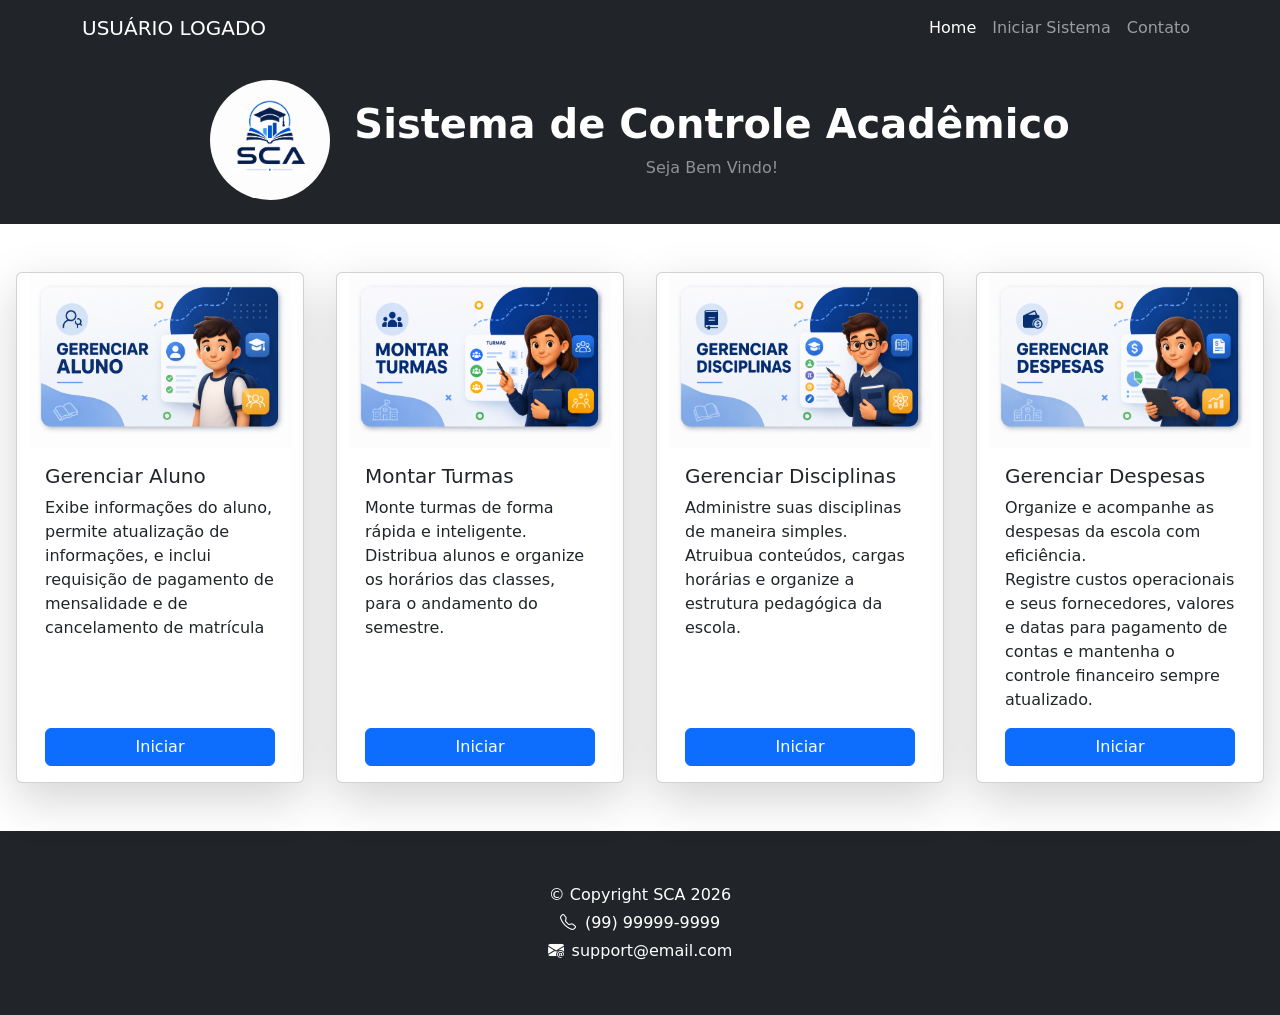
==== pages/acesso_rapido.html @ afa8a69e "Ajuste do navbar em acesso_rapido.html e referencias de links." ====
<!DOCTYPE html>
<html lang="pt-br">
    <head>
        <meta charset="UTF-8">
        <meta name="viewport" content="width=device-width, initial-scale=1.0">
        <title>Sistema de Controel Acadêmico</title>

        <!-- Bootstrap CSS -->
        <link href="https://cdn.jsdelivr.net/npm/bootstrap@5.3.0/dist/css/bootstrap.min.css" rel="stylesheet">
        <!-- Bootstrap Icons -->
        <link rel="stylesheet" href="https://cdn.jsdelivr.net/npm/bootstrap-icons@1.11.0/font/bootstrap-icons.css">
        <!-- CSS Customizado -->
        <link rel="stylesheet" href="../css/style.css">

    </head>
    <body>
        <!-- Responsive navbar-->
        <nav class="navbar navbar-expand-lg navbar-dark bg-dark">
            <div class="container">
                <a class="navbar-brand" href="#!">USUÁRIO LOGADO</a>
                <button class="navbar-toggler" type="button" data-bs-toggle="collapse" data-bs-target="#navbarSupportedContent" aria-controls="navbarSupportedContent" aria-expanded="false" aria-label="Toggle navigation"><span class="navbar-toggler-icon"></span></button>
                <div class="collapse navbar-collapse" id="navbarSupportedContent">
                    <ul class="navbar-nav ms-auto mb-2 mb-lg-0 text-end">
                        <li class="nav-item"><a class="nav-link active" aria-current="page" href="../index.html">Home</a></li>
                        <li class="nav-item"><a class="nav-link" href="acesso_rapido.html">Iniciar Sistema</a></li>
                        <li class="nav-item"><a class="nav-link" href="#contatos">Contato</a></li>
                    </ul>
                </div>
            </div>
        </nav>

        <!-- Header - Responsivo -->
    <header class="bg-dark py-4 ">
        <div class="container">
            <div class="d-flex flex-column flex-md-row align-items-center justify-content-center text-center">
                <img src="../assets/logo/logo_sca.png" alt="Logomarca da SCA" class="img-fluid rounded-circle mb-3 mb-md-0 me-md-4" style="max-width: 120px;">
                <div>
                    <h1 class="text-white fw-bold mb-2">Sistema de Controle Acadêmico</h1>
                    <p class="text-white-50 mb-0">Seja Bem Vindo!</p>
                </div>
            </div>
        </div>
    </header>

        <main>
            <div class="row justify-content-center">
                <div class="card shadow-lg my-5 mx-3" style="width: 18rem;">
                    <img src="../assets/card_img/gerenciar_aluno.png" class="card-img-top" alt="...">
                    <div class="card-body d-flex flex-column">
                        <h5 class="card-title">Gerenciar Aluno</h5>
                        <p class="card-text">Exibe informações do aluno, permite atualização de informações, e inclui requisição de pagamento de mensalidade e de cancelamento de matrícula</p>
                        <a href="........................." class="btn btn-primary mt-auto">Iniciar</a>
                    </div>
                </div>
    
                <div class="card shadow-lg my-5 mx-3" style="width: 18rem;">
                    <img src="../assets/card_img/montar_turmas.png" class="card-img-top" alt="...">
                    <div class="card-body d-flex flex-column">
                        <h5 class="card-title">Montar Turmas</h5>
                        <p class="card-text">Monte turmas de forma rápida e inteligente. Distribua alunos e organize os horários das classes, para o andamento do semestre.</p>
                        <a href="........................." class="btn btn-primary mt-auto">Iniciar</a>
                    </div>
                </div>
    
                <div class="card shadow-lg my-5 mx-3" style="width: 18rem;">
                    <img src="../assets/card_img/gerenciar_disciplinas.png" class="card-img-top" alt="...">
                    <div class="card-body d-flex flex-column">
                        <h5 class="card-title">Gerenciar Disciplinas</h5>
                        <p class="card-text">Administre suas disciplinas de maneira simples. Atruibua conteúdos, cargas horárias e organize a estrutura pedagógica da escola.</p>
                        <a href="........................." class="btn btn-primary mt-auto">Iniciar</a>
                    </div>
                </div>

                <div class="card shadow-lg my-5 mx-3" style="width: 18rem;">
                    <img src="../assets/card_img/gerenciar_despesas.png" class="card-img-top" alt="...">
                    <div class="card-body d-flex flex-column">
                        <h5 class="card-title">Gerenciar Despesas</h5>
                        <p class="card-text">Organize e acompanhe as despesas da escola com eficiência.<br>Registre custos operacionais e seus fornecedores, valores e datas para pagamento de contas e mantenha o controle financeiro sempre atualizado.</p>
                        <a href="........................." class="btn btn-primary mt-auto">Iniciar</a>
                    </div>
                </div>
    
    
            </div>
        </main>

        <!-- Rodape -->
        <footer class="py-5 bg-dark rodape-customizado">
            <div id="contatos">
                <div class="container my-1">
                    <p class="m-0 text-center text-white">&copy; Copyright SCA 2026</p>
                </div>
                <div class="container text-center text-white my-1">
                    <i class="bi bi-telephone me-1"></i>
                    (99) 99999-9999
                </div>
                <div class="container text-center text-white my-1">
                    <i class="bi bi-envelope-at-fill me-2"></i>support@email.com
                </div>
            </div>
        </footer>

        <!-- Bootstrap JS -->
        <script src="https://cdn.jsdelivr.net/npm/bootstrap@5.3.0/dist/js/bootstrap.bundle.min.js"></script>
    </body>
</html>
---- css/style.css ----
/* RESET E CONFIGURAÇÕES GLOBAIS DOS NAVEGADORES */
* {
  margin: 0;
  padding: 0;
  box-sizing: border-box;
}

/* PALETA DE CORES (a definir) */
:root {
  --cor-primaria: #061f4e;
  --cor-secundaria: #0045ab;
  --cor-terciaria: #399ffe;
}

.logo-customizado {
  width: 10rem;
  border: 2px, solid, var(--cor-primaria);
}




.card-header.bg-primary {
    background-color: var(--cor-primaria) !important;
}


.btn-success {
    background-color: var(--cor-secundaria) !important;
    border-color: var(--cor-secundaria) !important;
}

.btn-success:hover {
    background-color: var(--cor-primaria) !important;
    border-color: var(--cor-primaria) !important;
}


.text-primary {
    color: var(--cor-secundaria) !important;
}
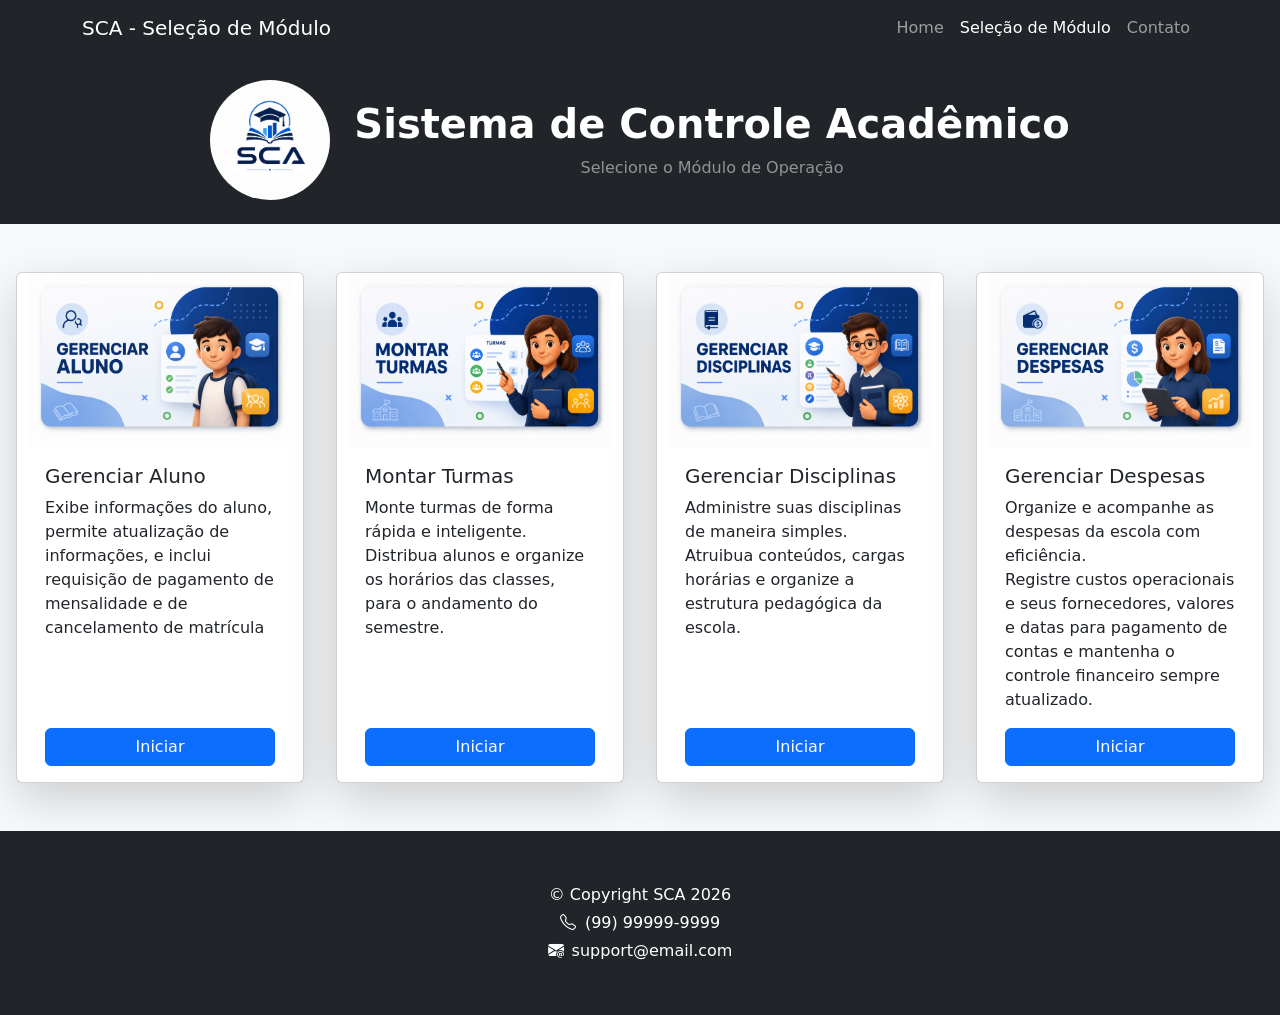
==== commit d8398899: "ajuste dos espaçamentos e padrão do rodapé e header" ====
--- a/pages/acesso_rapido.html
+++ b/pages/acesso_rapido.html
@@ -3,7 +3,7 @@
     <head>
         <meta charset="UTF-8">
         <meta name="viewport" content="width=device-width, initial-scale=1.0">
-        <title>Sistema de Controel Acadêmico</title>
+        <title>SCA - Acesso Rápido</title>
 
         <!-- Bootstrap CSS -->
         <link href="https://cdn.jsdelivr.net/npm/bootstrap@5.3.0/dist/css/bootstrap.min.css" rel="stylesheet">
@@ -13,16 +13,16 @@
         <link rel="stylesheet" href="../css/style.css">
 
     </head>
-    <body>
+    <body class="bg-light d-flex flex-column min-vh-100">
         <!-- Responsive navbar-->
         <nav class="navbar navbar-expand-lg navbar-dark bg-dark">
             <div class="container">
-                <a class="navbar-brand" href="#!">USUÁRIO LOGADO</a>
+                <a class="navbar-brand">SCA - Seleção de Módulo</a>
                 <button class="navbar-toggler" type="button" data-bs-toggle="collapse" data-bs-target="#navbarSupportedContent" aria-controls="navbarSupportedContent" aria-expanded="false" aria-label="Toggle navigation"><span class="navbar-toggler-icon"></span></button>
                 <div class="collapse navbar-collapse" id="navbarSupportedContent">
                     <ul class="navbar-nav ms-auto mb-2 mb-lg-0 text-end">
-                        <li class="nav-item"><a class="nav-link active" aria-current="page" href="../index.html">Home</a></li>
-                        <li class="nav-item"><a class="nav-link" href="acesso_rapido.html">Iniciar Sistema</a></li>
+                        <li class="nav-item"><a class="nav-link" href="../index.html">Home</a></li>
+                        <li class="nav-item"><a class="nav-link active" aria-current="page" href="acesso_rapido.html">Seleção de Módulo</a></li>
                         <li class="nav-item"><a class="nav-link" href="#contatos">Contato</a></li>
                     </ul>
                 </div>
@@ -36,20 +36,20 @@
                 <img src="../assets/logo/logo_sca.png" alt="Logomarca da SCA" class="img-fluid rounded-circle mb-3 mb-md-0 me-md-4" style="max-width: 120px;">
                 <div>
                     <h1 class="text-white fw-bold mb-2">Sistema de Controle Acadêmico</h1>
-                    <p class="text-white-50 mb-0">Seja Bem Vindo!</p>
+                    <p class="text-white-50 mb-0">Selecione o Módulo de Operação</p>
                 </div>
             </div>
         </div>
     </header>
 
-        <main>
+        <main class="flex-grow-1">
             <div class="row justify-content-center">
                 <div class="card shadow-lg my-5 mx-3" style="width: 18rem;">
                     <img src="../assets/card_img/gerenciar_aluno.png" class="card-img-top" alt="...">
                     <div class="card-body d-flex flex-column">
                         <h5 class="card-title">Gerenciar Aluno</h5>
                         <p class="card-text">Exibe informações do aluno, permite atualização de informações, e inclui requisição de pagamento de mensalidade e de cancelamento de matrícula</p>
-                        <a href="........................." class="btn btn-primary mt-auto">Iniciar</a>
+                        <a href="gerenciarAluno.html" class="btn btn-primary mt-auto">Iniciar</a>
                     </div>
                 </div>
     
@@ -58,7 +58,7 @@
                     <div class="card-body d-flex flex-column">
                         <h5 class="card-title">Montar Turmas</h5>
                         <p class="card-text">Monte turmas de forma rápida e inteligente. Distribua alunos e organize os horários das classes, para o andamento do semestre.</p>
-                        <a href="........................." class="btn btn-primary mt-auto">Iniciar</a>
+                        <a href="montar_turmas.html" class="btn btn-primary mt-auto">Iniciar</a>
                     </div>
                 </div>
     
@@ -85,7 +85,7 @@
         </main>
 
         <!-- Rodape -->
-        <footer class="py-5 bg-dark rodape-customizado">
+        <footer class="py-5 bg-dark mt-auto">
             <div id="contatos">
                 <div class="container my-1">
                     <p class="m-0 text-center text-white">&copy; Copyright SCA 2026</p>
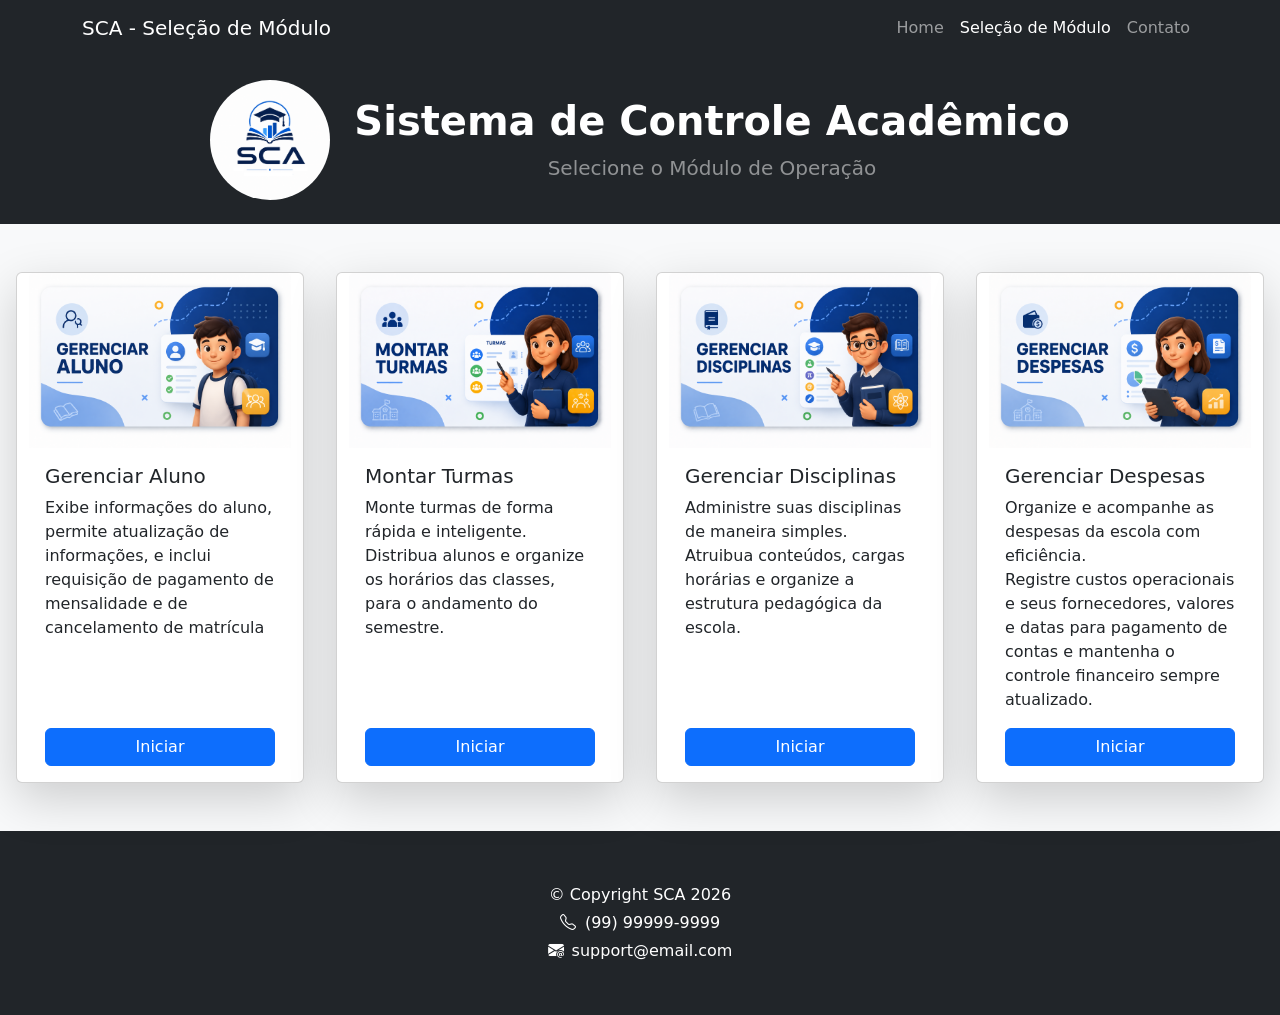
==== commit 3972f352: "revisado estilos de gerenciarDespesas.html" ====
--- a/pages/acesso_rapido.html
+++ b/pages/acesso_rapido.html
@@ -30,17 +30,17 @@
         </nav>
 
         <!-- Header - Responsivo -->
-    <header class="bg-dark py-4 ">
-        <div class="container">
-            <div class="d-flex flex-column flex-md-row align-items-center justify-content-center text-center">
-                <img src="../assets/logo/logo_sca.png" alt="Logomarca da SCA" class="img-fluid rounded-circle mb-3 mb-md-0 me-md-4" style="max-width: 120px;">
-                <div>
-                    <h1 class="text-white fw-bold mb-2">Sistema de Controle Acadêmico</h1>
-                    <p class="text-white-50 mb-0">Selecione o Módulo de Operação</p>
+        <header class="bg-dark py-4 ">
+            <div class="container">
+                <div class="d-flex flex-column flex-md-row align-items-center justify-content-center text-center">
+                    <img src="../assets/logo/logo_sca.png" alt="Logomarca da SCA" class="img-fluid rounded-circle mb-3 mb-md-0 me-md-4" style="max-width: 120px;">
+                    <div>
+                        <h1 class="text-white fw-bold mb-2">Sistema de Controle Acadêmico</h1>
+                        <p class="lead text-white-50 small mb-0">Selecione o Módulo de Operação</p>
+                    </div>
                 </div>
             </div>
-        </div>
-    </header>
+        </header>
 
         <main class="flex-grow-1">
             <div class="row justify-content-center">
@@ -67,7 +67,7 @@
                     <div class="card-body d-flex flex-column">
                         <h5 class="card-title">Gerenciar Disciplinas</h5>
                         <p class="card-text">Administre suas disciplinas de maneira simples. Atruibua conteúdos, cargas horárias e organize a estrutura pedagógica da escola.</p>
-                        <a href="........................." class="btn btn-primary mt-auto">Iniciar</a>
+                        <a href="/pages/gerenciar_disciplinas.html" class="btn btn-primary mt-auto">Iniciar</a>
                     </div>
                 </div>
 
@@ -76,11 +76,9 @@
                     <div class="card-body d-flex flex-column">
                         <h5 class="card-title">Gerenciar Despesas</h5>
                         <p class="card-text">Organize e acompanhe as despesas da escola com eficiência.<br>Registre custos operacionais e seus fornecedores, valores e datas para pagamento de contas e mantenha o controle financeiro sempre atualizado.</p>
-                        <a href="........................." class="btn btn-primary mt-auto">Iniciar</a>
+                        <a href="gerenciarDespesas.html" class="btn btn-primary mt-auto">Iniciar</a>
                     </div>
                 </div>
-    
-    
             </div>
         </main>
 
--- a/css/style.css
+++ b/css/style.css
@@ -5,37 +5,18 @@
   box-sizing: border-box;
 }
 
-/* PALETA DE CORES (a definir) */
+/* PALETA DE CORES*/
 :root {
   --cor-primaria: #061f4e;
   --cor-secundaria: #0045ab;
   --cor-terciaria: #399ffe;
 }
 
-.logo-customizado {
-  width: 10rem;
-  border: 2px, solid, var(--cor-primaria);
+.btn-success {
+    background-color: var(--cor-secundaria);
+    border: var(--cor-secundaria);
 }
 
-
-
-
-.card-header.bg-primary {
-    background-color: var(--cor-primaria) !important;
-}
-
-
-.btn-success {
-    background-color: var(--cor-secundaria) !important;
-    border-color: var(--cor-secundaria) !important;
-}
-
-.btn-success:hover {
-    background-color: var(--cor-primaria) !important;
-    border-color: var(--cor-primaria) !important;
-}
-
-
-.text-primary {
-    color: var(--cor-secundaria) !important;
+.btn:hover {
+    scale: 1.05;
 }
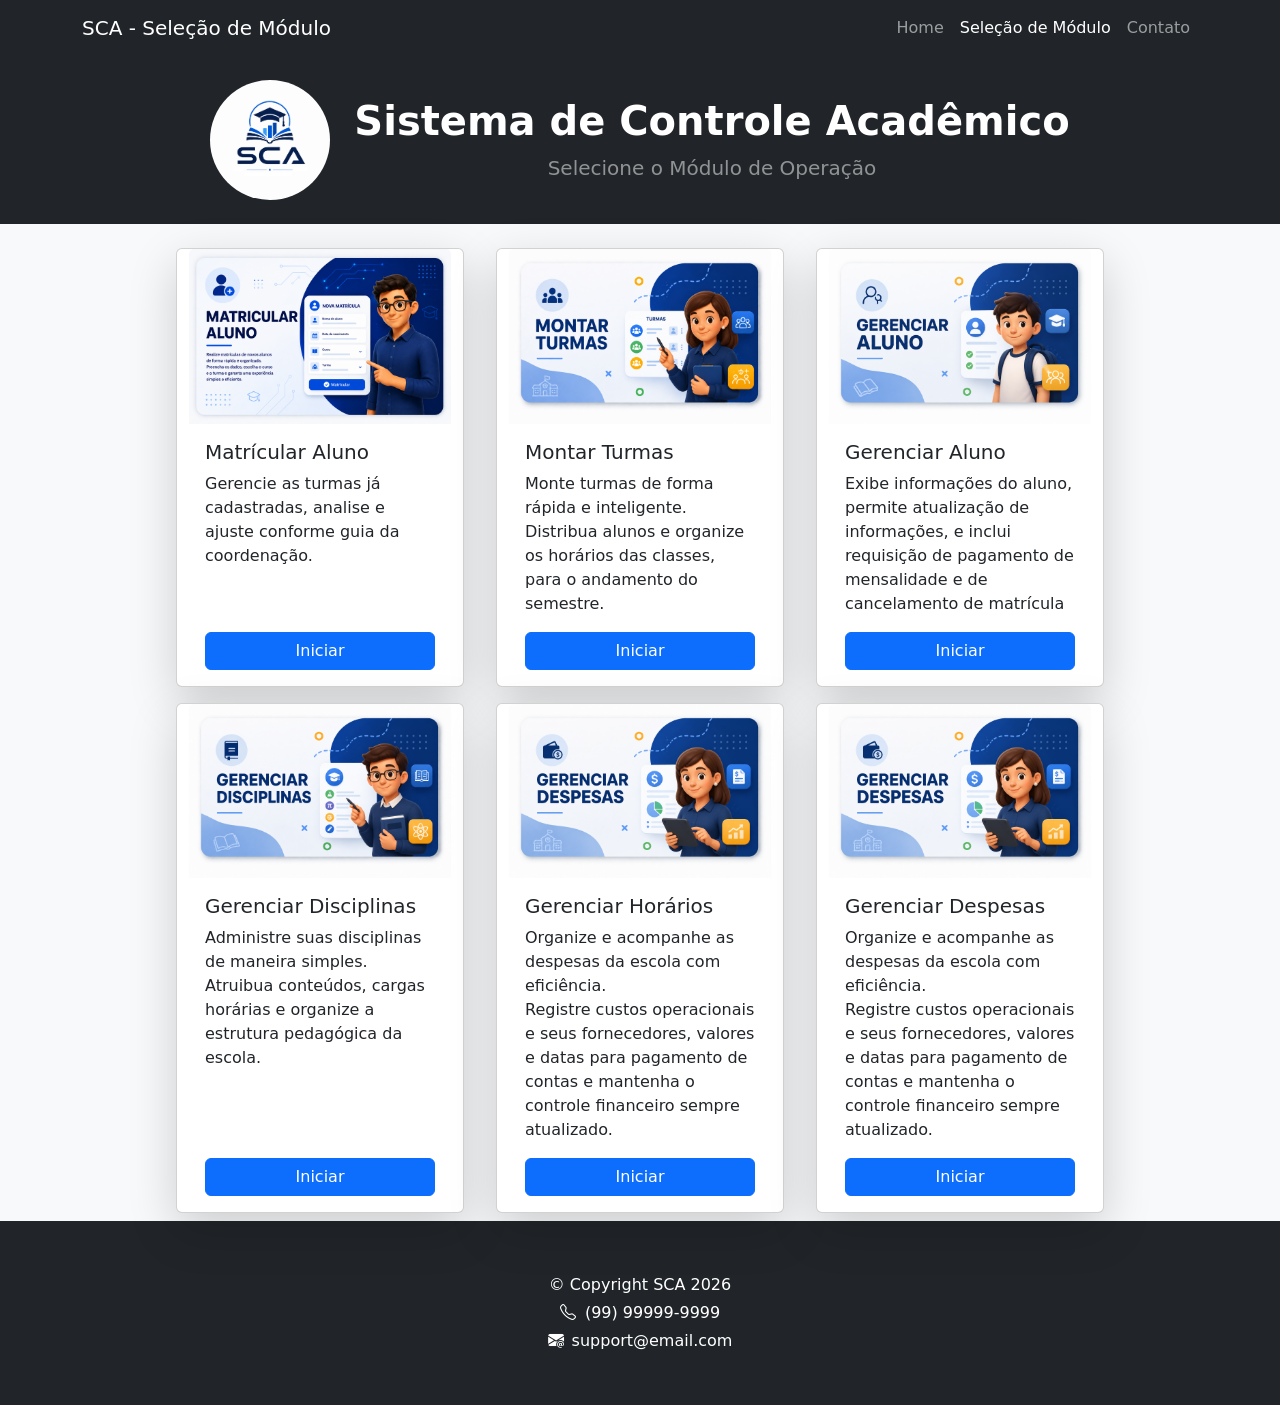
==== commit 2f31c354: "ajustes nos cards de acesso_rapido.html" ====
--- a/pages/acesso_rapido.html
+++ b/pages/acesso_rapido.html
@@ -30,7 +30,7 @@
         </nav>
 
         <!-- Header - Responsivo -->
-        <header class="bg-dark py-4 ">
+        <header class="bg-dark py-4 mb-3">
             <div class="container">
                 <div class="d-flex flex-column flex-md-row align-items-center justify-content-center text-center">
                     <img src="../assets/logo/logo_sca.png" alt="Logomarca da SCA" class="img-fluid rounded-circle mb-3 mb-md-0 me-md-4" style="max-width: 120px;">
@@ -44,7 +44,25 @@
 
         <main class="flex-grow-1">
             <div class="row justify-content-center">
-                <div class="card shadow-lg my-5 mx-3" style="width: 18rem;">
+                <div class="card shadow-lg my-2 mx-3" style="width: 18rem;">
+                    <img src="../assets/card_img/matricular_aluno.png" class="card-img-top" alt="...">
+                    <div class="card-body d-flex flex-column">
+                        <h5 class="card-title">Matrícular Aluno</h5>
+                        <p class="card-text">Gerencie as turmas já cadastradas, analise e ajuste conforme guia da coordenação.</p>
+                        <a href="matricula.html" class="btn btn-primary mt-auto">Iniciar</a>
+                    </div>
+                </div>
+    
+                <div class="card shadow-lg my-2 mx-3" style="width: 18rem;">
+                    <img src="../assets/card_img/montar_turmas.png" class="card-img-top" alt="...">
+                    <div class="card-body d-flex flex-column">
+                        <h5 class="card-title">Montar Turmas</h5>
+                        <p class="card-text">Monte turmas de forma rápida e inteligente. Distribua alunos e organize os horários das classes, para o andamento do semestre.</p>
+                        <a href="montar_turmas.html" class="btn btn-primary mt-auto">Iniciar</a>
+                    </div>
+                </div>
+
+                <div class="card shadow-lg my-2 mx-3" style="width: 18rem;">
                     <img src="../assets/card_img/gerenciar_aluno.png" class="card-img-top" alt="...">
                     <div class="card-body d-flex flex-column">
                         <h5 class="card-title">Gerenciar Aluno</h5>
@@ -52,17 +70,10 @@
                         <a href="gerenciarAluno.html" class="btn btn-primary mt-auto">Iniciar</a>
                     </div>
                 </div>
-    
-                <div class="card shadow-lg my-5 mx-3" style="width: 18rem;">
-                    <img src="../assets/card_img/montar_turmas.png" class="card-img-top" alt="...">
-                    <div class="card-body d-flex flex-column">
-                        <h5 class="card-title">Montar Turmas</h5>
-                        <p class="card-text">Monte turmas de forma rápida e inteligente. Distribua alunos e organize os horários das classes, para o andamento do semestre.</p>
-                        <a href="montar_turmas.html" class="btn btn-primary mt-auto">Iniciar</a>
-                    </div>
-                </div>
-    
-                <div class="card shadow-lg my-5 mx-3" style="width: 18rem;">
+            </div>
+
+            <div class="row justify-content-center">
+                <div class="card shadow-lg my-2 mx-3" style="width: 18rem;">
                     <img src="../assets/card_img/gerenciar_disciplinas.png" class="card-img-top" alt="...">
                     <div class="card-body d-flex flex-column">
                         <h5 class="card-title">Gerenciar Disciplinas</h5>
@@ -70,8 +81,17 @@
                         <a href="/pages/gerenciar_disciplinas.html" class="btn btn-primary mt-auto">Iniciar</a>
                     </div>
                 </div>
-
-                <div class="card shadow-lg my-5 mx-3" style="width: 18rem;">
+                
+                <div class="card shadow-lg my-2 mx-3" style="width: 18rem;">
+                    <img src="../assets/card_img/gerenciar_despesas.png" class="card-img-top" alt="...">
+                    <div class="card-body d-flex flex-column">
+                        <h5 class="card-title">Gerenciar Horários</h5>
+                        <p class="card-text">Organize e acompanhe as despesas da escola com eficiência.<br>Registre custos operacionais e seus fornecedores, valores e datas para pagamento de contas e mantenha o controle financeiro sempre atualizado.</p>
+                        <a href="horarios.html" class="btn btn-primary mt-auto">Iniciar</a>
+                    </div>
+                </div>
+    
+                <div class="card shadow-lg my-2 mx-3" style="width: 18rem;">
                     <img src="../assets/card_img/gerenciar_despesas.png" class="card-img-top" alt="...">
                     <div class="card-body d-flex flex-column">
                         <h5 class="card-title">Gerenciar Despesas</h5>
@@ -79,7 +99,7 @@
                         <a href="gerenciarDespesas.html" class="btn btn-primary mt-auto">Iniciar</a>
                     </div>
                 </div>
-            </div>
+            </div>    
         </main>
 
         <!-- Rodape -->
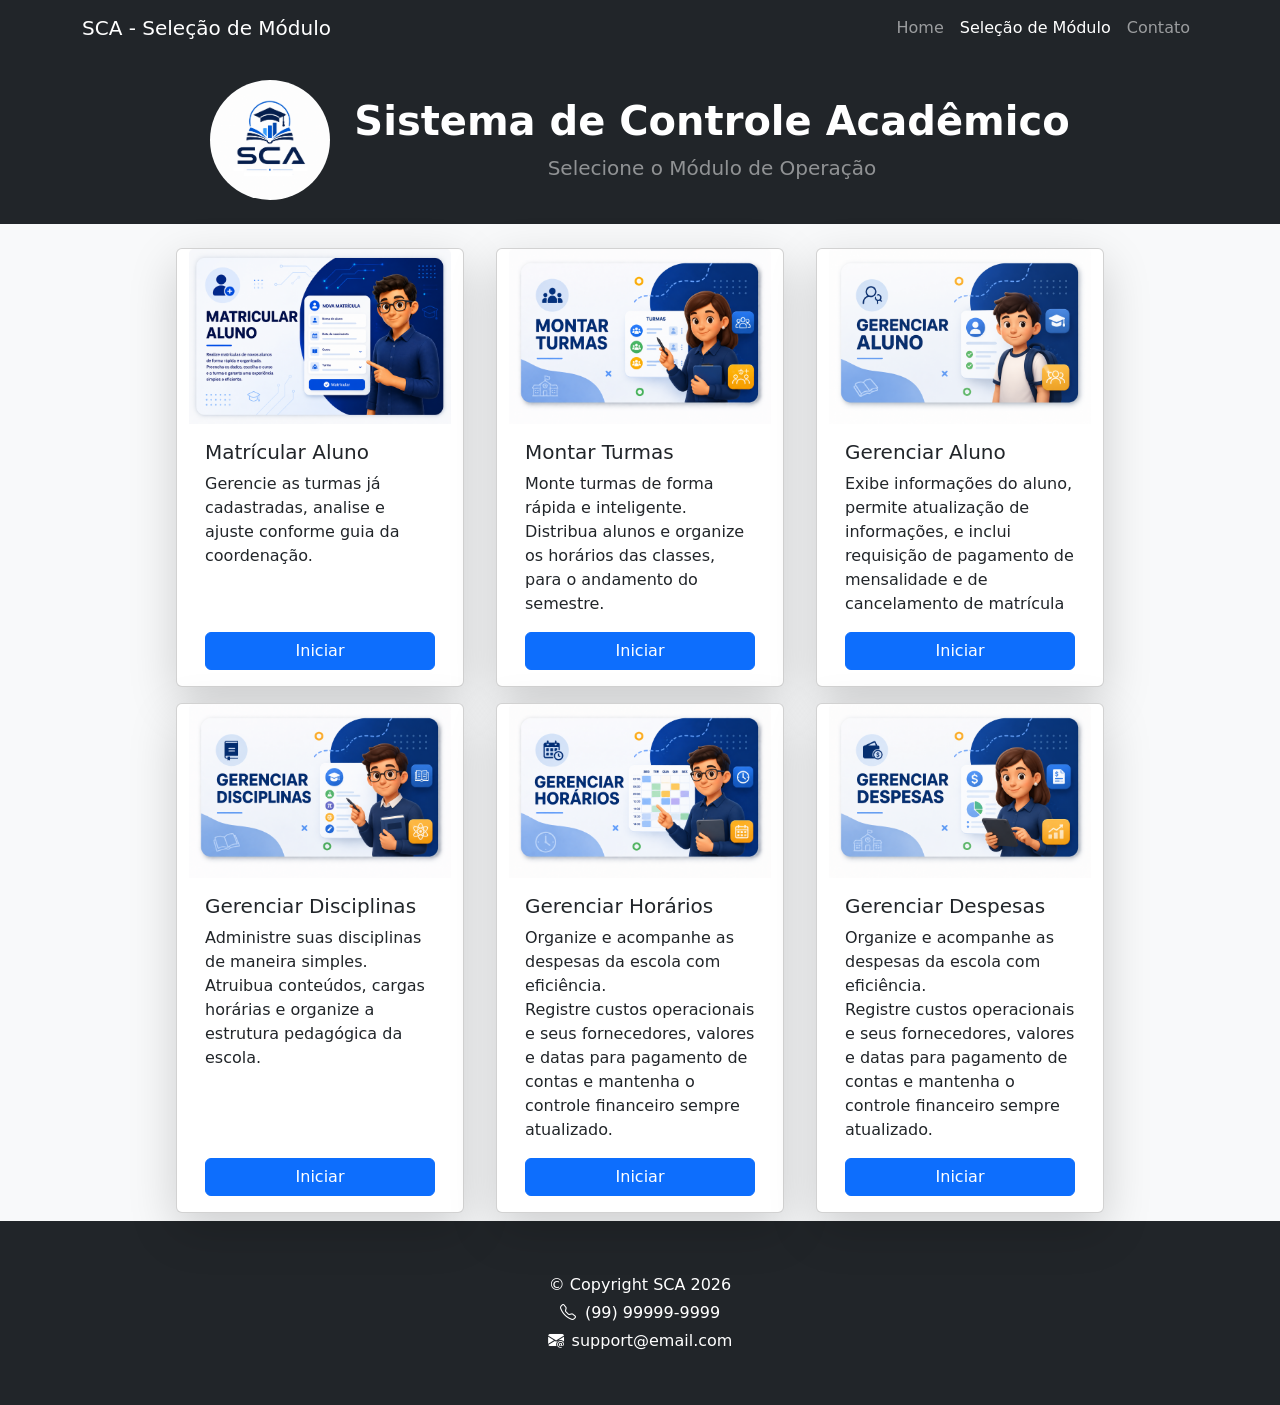
==== commit 9a50b1c6: "bugfix: corrigido card 'gerenciar horários' + responsibidade da tabela de 'gerenciarAluno.html'" ====
--- a/pages/acesso_rapido.html
+++ b/pages/acesso_rapido.html
@@ -78,12 +78,12 @@
                     <div class="card-body d-flex flex-column">
                         <h5 class="card-title">Gerenciar Disciplinas</h5>
                         <p class="card-text">Administre suas disciplinas de maneira simples. Atruibua conteúdos, cargas horárias e organize a estrutura pedagógica da escola.</p>
-                        <a href="/pages/gerenciar_disciplinas.html" class="btn btn-primary mt-auto">Iniciar</a>
+                        <a href="gerenciar_disciplinas.html" class="btn btn-primary mt-auto">Iniciar</a>
                     </div>
                 </div>
                 
                 <div class="card shadow-lg my-2 mx-3" style="width: 18rem;">
-                    <img src="../assets/card_img/gerenciar_despesas.png" class="card-img-top" alt="...">
+                    <img src="../assets/card_img/gerenciar_horarios.png" class="card-img-top" alt="...">
                     <div class="card-body d-flex flex-column">
                         <h5 class="card-title">Gerenciar Horários</h5>
                         <p class="card-text">Organize e acompanhe as despesas da escola com eficiência.<br>Registre custos operacionais e seus fornecedores, valores e datas para pagamento de contas e mantenha o controle financeiro sempre atualizado.</p>
